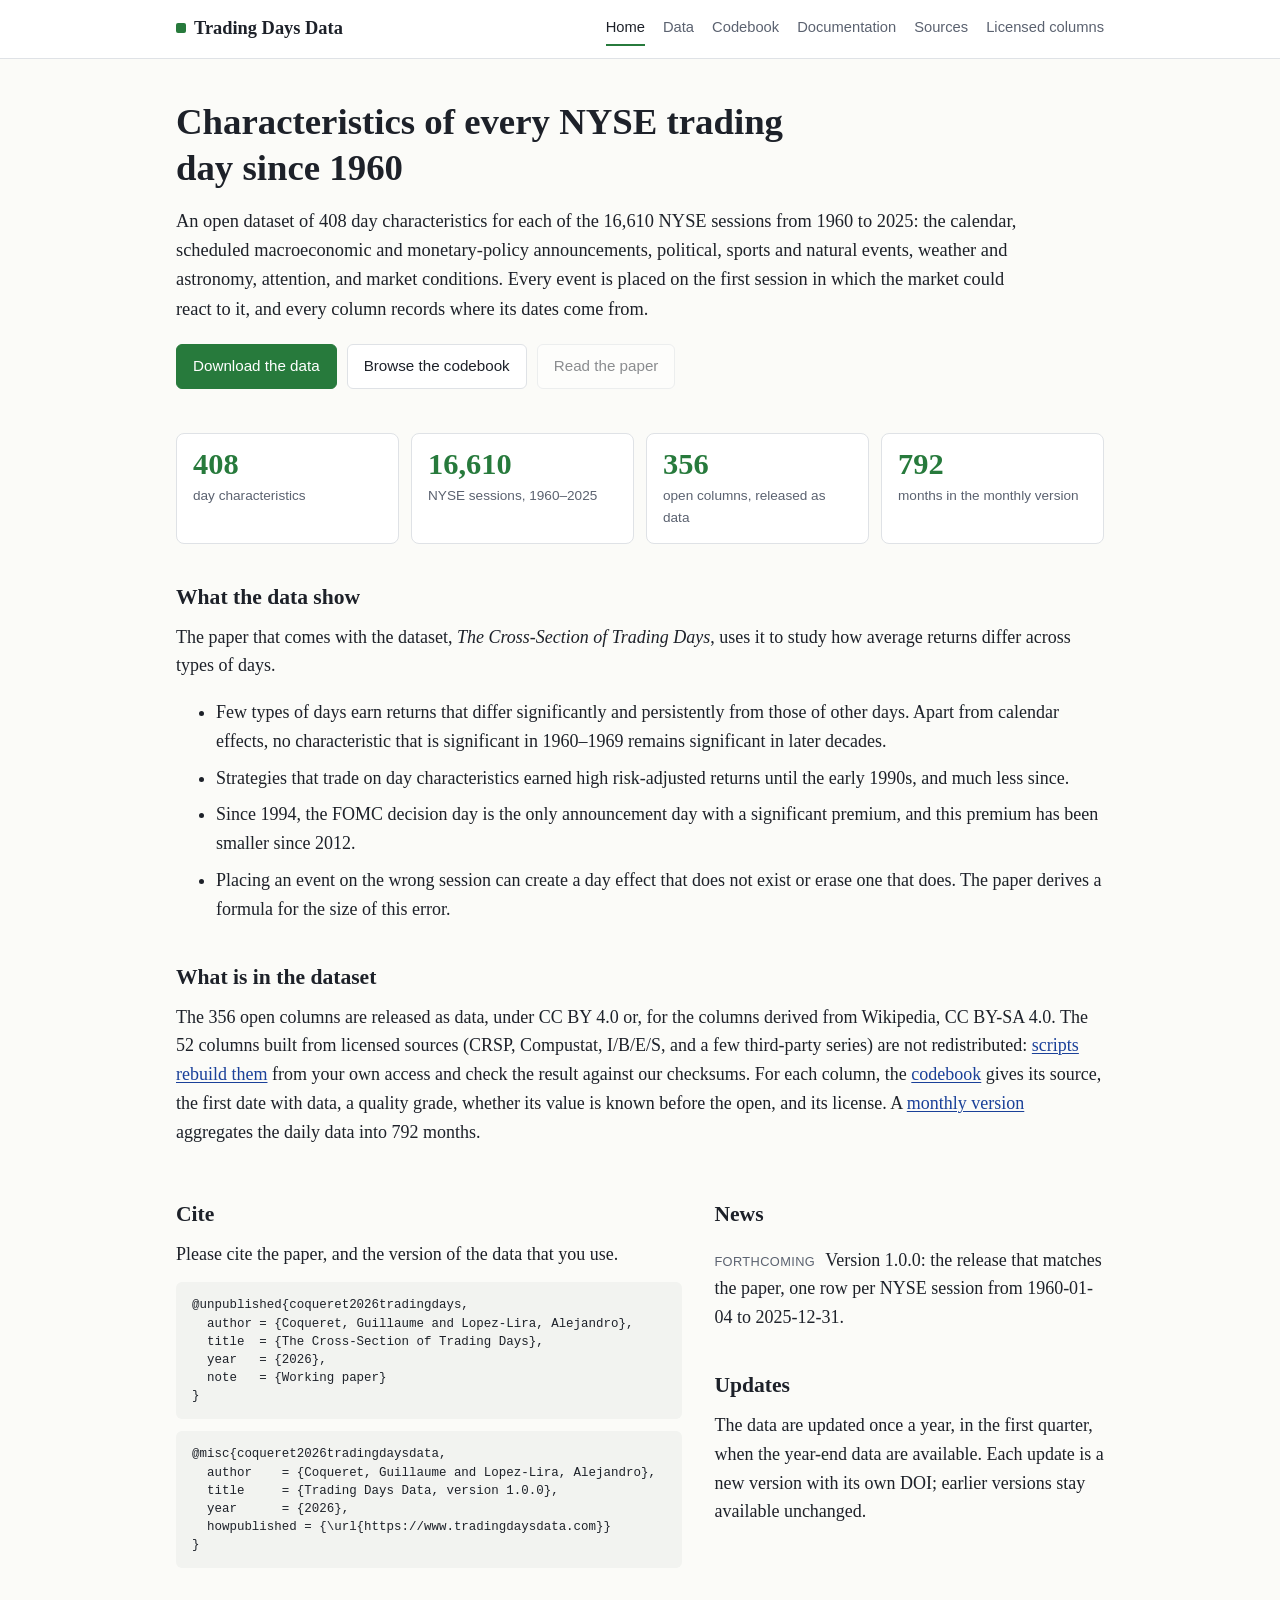
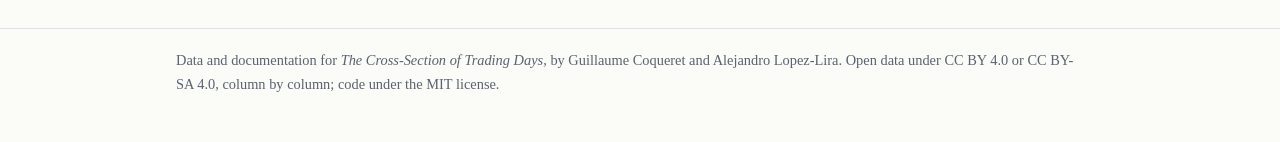
==== docs/index.html @ 45a101f9 "Use www.tradingdaysdata.com, as set in the Pages settings (#30) Co-Authored-By: Claude Opus 5.5 <nor" ====
<!doctype html>
<html lang="en">
<head>
<meta charset="utf-8">
<meta name="viewport" content="width=device-width, initial-scale=1">
<title>Trading Days Data</title>
<meta name="description" content="Open dataset of The Cross-Section of Trading Days: characteristics of every NYSE trading day since 1960.">
<link rel="stylesheet" href="assets/style.css">
</head>
<body>
<header class="site-header">
  <div class="wrap header-row">
    <a class="brand" href="index.html">Trading Days Data</a>
    <nav class="nav" aria-label="Main"><a href="index.html" aria-current="page">Home</a><a href="data.html">Data</a><a href="codebook.html">Codebook</a><a href="documentation.html">Documentation</a><a href="sources.html">Sources</a><a href="rebuild.html">Licensed columns</a></nav>
  </div>
</header>
<main class="wrap">

<section class="hero">
  <h1>Characteristics of every NYSE trading day since 1960</h1>
  <p class="lede">An open dataset of 408 day characteristics for each of the 16,610 NYSE sessions from
  1960 to 2025: the calendar, scheduled macroeconomic and monetary-policy announcements, political, sports and
  natural events, weather and astronomy, attention, and market conditions. Every event is placed on the first
  session in which the market could react to it, and every column records where its dates come from.</p>
  <div class="actions">
    <a class="btn primary" href="data.html">Download the data</a>
    <a class="btn" href="codebook.html">Browse the codebook</a>
    <span class="btn disabled" aria-disabled="true">Read the paper</span>
  </div>
</section>

<section class="stats" aria-label="The dataset in numbers">
  <div class="stat"><span class="num">408</span><span class="label">day characteristics</span></div>
  <div class="stat"><span class="num">16,610</span><span class="label">NYSE sessions, 1960–2025</span></div>
  <div class="stat"><span class="num">356</span><span class="label">open columns, released as data</span></div>
  <div class="stat"><span class="num">792</span><span class="label">months in the monthly version</span></div>
</section>

<section>
  <h2>What the data show</h2>
  <p>The paper that comes with the dataset, <em>The Cross-Section of Trading Days</em>, uses it to study how average
  returns differ across types of days.</p>
  <ul class="findings">
    <li>Few types of days earn returns that differ significantly and persistently from those of other days. Apart
    from calendar effects, no characteristic that is significant in 1960–1969 remains significant in later
    decades.</li>
    <li>Strategies that trade on day characteristics earned high risk-adjusted returns until the early 1990s, and
    much less since.</li>
    <li>Since 1994, the FOMC decision day is the only announcement day with a significant premium, and this
    premium has been smaller since 2012.</li>
    <li>Placing an event on the wrong session can create a day effect that does not exist or erase one that does.
    The paper derives a formula for the size of this error.</li>
  </ul>
</section>

<section>
  <h2>What is in the dataset</h2>
  <p>The 356 open columns are released as data, under CC&nbsp;BY&nbsp;4.0 or, for the columns derived from
  Wikipedia, CC&nbsp;BY-SA&nbsp;4.0. The 52 columns built from licensed sources (CRSP, Compustat, I/B/E/S,
  and a few third-party series) are not redistributed: <a href="rebuild.html">scripts rebuild them</a> from your
  own access and check the result against our checksums. For each column, the <a href="codebook.html">codebook</a>
  gives its source, the first date with data, a quality grade, whether its value is known before the open, and its
  license. A <a href="data.html#monthly">monthly version</a> aggregates the daily data into 792 months.</p>
</section>

<section class="two-col">
  <div>
    <h2>Cite</h2>
    <p>Please cite the paper, and the version of the data that you use.</p>
    <pre class="cite"><code>@unpublished{coqueret2026tradingdays,
  author = {Coqueret, Guillaume and Lopez-Lira, Alejandro},
  title  = {The Cross-Section of Trading Days},
  year   = {2026},
  note   = {Working paper}
}</code></pre>
    <pre class="cite"><code>@misc{coqueret2026tradingdaysdata,
  author    = {Coqueret, Guillaume and Lopez-Lira, Alejandro},
  title     = {Trading Days Data, version 1.0.0},
  year      = {2026},
  howpublished = {\url{https://www.tradingdaysdata.com}}
}</code></pre>
  </div>
  <div>
    <h2>News</h2>
    <ul class="news"><li><span class="date">forthcoming</span> Version 1.0.0: the release that matches the paper, one row per NYSE session from 1960-01-04 to 2025-12-31.</li></ul>
    <h2>Updates</h2>
    <p>The data are updated once a year, in the first quarter, when the year-end data are available. Each update is
    a new version with its own DOI; earlier versions stay available unchanged.</p>
  </div>
</section>

</main>
<footer class="site-footer">
  <div class="wrap">
    <p>Data and documentation for <em>The Cross-Section of Trading Days</em>, by Guillaume Coqueret and Alejandro Lopez-Lira.
    Open data under CC&nbsp;BY&nbsp;4.0 or CC&nbsp;BY-SA&nbsp;4.0, column by column; code under the MIT license.</p>
  </div>
</footer>

</body>
</html>
---- docs/assets/style.css ----
/* Trading Days Data: one stylesheet for every page. Colors are tokens, redefined for dark mode. */
:root {
  --bg: #fbfbf8;
  --surface: #ffffff;
  --text: #1d2129;
  --muted: #5b6270;
  --border: #dfe2e6;
  --accent: #277a3c;          /* green of the paper's citations, darkened for contrast */
  --link: #1a4099;            /* blue of the paper's links */
  --accent-soft: #e9f4ec;
  --code-bg: #f2f3f0;
  --serif: "Palatino Linotype", Palatino, "Book Antiqua", "TeX Gyre Pagella", Georgia, serif;
  --sans: -apple-system, BlinkMacSystemFont, "Segoe UI", Roboto, "Helvetica Neue", Arial, sans-serif;
  --mono: ui-monospace, SFMono-Regular, Menlo, Consolas, monospace;
  color-scheme: light;
}
@media (prefers-color-scheme: dark) {
  :root {
    --bg: #14171c;
    --surface: #1b1f26;
    --text: #e6e8eb;
    --muted: #a3a9b4;
    --border: #2e343d;
    --accent: #5cbf74;
    --link: #8fb0ff;
    --accent-soft: #1d2b22;
    --code-bg: #232831;
    color-scheme: dark;
  }
}

* { box-sizing: border-box; }
html { -webkit-text-size-adjust: 100%; }
body {
  margin: 0;
  background: var(--bg);
  color: var(--text);
  font-family: var(--serif);
  font-size: 18px;
  line-height: 1.6;
}
.wrap { max-width: 960px; margin: 0 auto; padding: 0 16px; }
main.wrap { padding-top: 32px; padding-bottom: 48px; }
body.wide .wrap { max-width: 1320px; }

a { color: var(--link); text-decoration-thickness: 1px; text-underline-offset: 2px; }
a:hover { text-decoration-thickness: 2px; }
h1, h2, h3, h4 { font-weight: 600; line-height: 1.25; }
h1 { font-size: 2rem; margin: 0 0 16px; }
h2 { font-size: 1.35rem; margin: 40px 0 12px; }
h3 { font-size: 1.1rem; margin: 28px 0 8px; }
h4 { font-size: 1rem; margin: 20px 0 6px; }
p { margin: 0 0 14px; }
code { font-family: var(--mono); font-size: 0.85em; background: var(--code-bg); padding: 1px 4px; border-radius: 3px; }
pre { background: var(--code-bg); padding: 14px 16px; border-radius: 6px; overflow-x: auto; font-size: 0.85rem; line-height: 1.45; }
pre code { background: none; padding: 0; font-size: inherit; }

/* header and footer */
.site-header { background: var(--surface); border-bottom: 1px solid var(--border); }
.header-row { display: flex; flex-wrap: wrap; align-items: center; justify-content: space-between; gap: 8px 24px; padding-top: 12px; padding-bottom: 12px; }
.brand { font-weight: 700; font-size: 1.15rem; color: var(--text); text-decoration: none; }
.brand::before { content: ""; display: inline-block; width: 10px; height: 10px; border-radius: 2px; background: var(--accent); margin-right: 8px; vertical-align: 1px; }
.nav { display: flex; flex-wrap: wrap; gap: 4px 18px; font-family: var(--sans); font-size: 0.92rem; }
.nav a { color: var(--muted); text-decoration: none; padding: 4px 0; border-bottom: 2px solid transparent; }
.nav a:hover { color: var(--text); }
.nav a[aria-current="page"] { color: var(--text); border-bottom-color: var(--accent); }
.site-footer { border-top: 1px solid var(--border); color: var(--muted); font-size: 0.9rem; padding: 20px 0 32px; }

/* home */
.hero { padding: 8px 0 8px; }
.hero h1 { font-size: 2.3rem; max-width: 18em; }
.lede { font-size: 1.15rem; color: var(--text); max-width: 46em; }
.actions { display: flex; flex-wrap: wrap; gap: 10px; margin-top: 20px; }
.btn { display: inline-block; font-family: var(--sans); font-size: 0.95rem; padding: 9px 16px; border-radius: 6px; border: 1px solid var(--border); background: var(--surface); color: var(--text); text-decoration: none; }
.btn:hover { border-color: var(--accent); }
.btn.primary { background: var(--accent); border-color: var(--accent); color: #fff; }
@media (prefers-color-scheme: dark) { .btn.primary { color: #0e1512; } }
.btn.disabled { opacity: 0.5; cursor: not-allowed; }
.stats { display: grid; grid-template-columns: repeat(4, 1fr); gap: 12px; margin: 36px 0 8px; }
.stat { background: var(--surface); border: 1px solid var(--border); border-radius: 8px; padding: 14px 16px; }
.stat .num { display: block; font-size: 1.9rem; font-weight: 700; color: var(--accent); line-height: 1.1; }
.stat .label { display: block; font-family: var(--sans); font-size: 0.85rem; color: var(--muted); margin-top: 4px; }
.findings li, .news li { margin-bottom: 8px; }
.news { list-style: none; padding: 0; }
.news .date { font-family: var(--sans); font-size: 0.8rem; color: var(--muted); margin-right: 6px; text-transform: uppercase; letter-spacing: 0.03em; }
.two-col { display: grid; grid-template-columns: 1.3fr 1fr; gap: 32px; }
pre.cite { font-size: 0.78rem; }

/* data page */
dl.facts { display: grid; grid-template-columns: max-content 1fr; gap: 6px 20px; margin: 0 0 16px; }
dl.facts dt { font-family: var(--sans); font-size: 0.9rem; color: var(--muted); }
dl.facts dd { margin: 0; }
.note { background: var(--accent-soft); border-left: 3px solid var(--accent); padding: 8px 12px; border-radius: 4px; font-size: 0.95rem; }
details summary { cursor: pointer; font-family: var(--sans); font-size: 0.9rem; color: var(--muted); margin: 8px 0; }
pre.sums { font-size: 0.72rem; }

/* tables */
.table-wrap { overflow-x: auto; margin: 12px 0 16px; border: 1px solid var(--border); border-radius: 6px; background: var(--surface); }
.table-wrap.narrow { max-width: 360px; }
table { border-collapse: collapse; width: 100%; font-family: var(--sans); font-size: 0.85rem; }
th, td { text-align: left; vertical-align: top; padding: 7px 10px; border-bottom: 1px solid var(--border); }
th { font-weight: 600; background: var(--code-bg); }
td.num, th.num { text-align: right; font-variant-numeric: tabular-nums; white-space: nowrap; }
tbody tr:last-child td { border-bottom: none; }
table.rebuild tr.sub td { font-size: 0.78rem; color: var(--muted); padding-top: 0; }
table.rebuild tr:not(.sub) td { border-bottom: none; }

/* codebook */
.tabs { display: flex; flex-wrap: wrap; gap: 6px; margin: 16px 0 12px; font-family: var(--sans); }
.tabs button { font: inherit; font-size: 0.9rem; padding: 7px 14px; border: 1px solid var(--border); border-radius: 6px; background: var(--surface); color: var(--muted); cursor: pointer; }
.tabs button[aria-selected="true"] { color: var(--text); border-color: var(--accent); box-shadow: inset 0 -2px 0 var(--accent); }
.filters { display: flex; flex-wrap: wrap; gap: 10px 14px; font-family: var(--sans); font-size: 0.85rem; color: var(--muted); }
.filters label { display: flex; flex-direction: column; gap: 3px; }
.filters input, .filters select { font: inherit; font-size: 0.9rem; color: var(--text); background: var(--surface); border: 1px solid var(--border); border-radius: 5px; padding: 6px 8px; min-width: 150px; }
.filters input { min-width: 240px; }
.count { font-family: var(--sans); font-size: 0.85rem; color: var(--muted); margin: 12px 0 0; }
table.codebook { min-width: 1000px; }
table.codebook th { white-space: nowrap; padding: 0; }
table.codebook th button { font: inherit; font-weight: 600; color: inherit; background: none; border: 0; padding: 7px 10px; width: 100%; text-align: left; cursor: pointer; }
table.codebook td.col button { font: inherit; color: inherit; background: none; border: 0; padding: 0; text-align: left; cursor: pointer; }
table.codebook td.col button:focus-visible { outline: 2px solid var(--accent); outline-offset: 2px; }
table.codebook th[aria-sort="ascending"] button::after { content: " ▲"; font-size: 0.7em; }
table.codebook th[aria-sort="descending"] button::after { content: " ▼"; font-size: 0.7em; }
table.codebook td.col { font-family: var(--mono); font-size: 0.8rem; white-space: nowrap; }
table.codebook td.notes { min-width: 260px; color: var(--muted); }
table.codebook td.notes div b { color: var(--text); font-weight: 600; }
table.codebook td.notes div { display: -webkit-box; -webkit-line-clamp: 3; -webkit-box-orient: vertical; overflow: hidden; }
table.codebook tr.open td.notes div { display: block; }
table.codebook tbody tr { cursor: pointer; }
table.codebook tbody tr:hover td { background: var(--accent-soft); }
table.codebook td.nowrap { white-space: nowrap; }
.tag { display: inline-block; font-size: 0.75rem; padding: 1px 6px; border-radius: 10px; border: 1px solid var(--border); white-space: nowrap; }
.tag.open { border-color: var(--accent); color: var(--accent); }
.tag.closed { color: var(--muted); }

/* documentation and sources */
dl.grades dt { font-weight: 600; margin-top: 8px; }
dl.grades dd { margin: 0 0 4px 0; color: var(--muted); }
.prose { overflow-wrap: anywhere; }
.prose ul { padding-left: 1.3em; }
blockquote { margin: 12px 0; padding: 8px 14px; border-left: 3px solid var(--border); color: var(--muted); }
.prose li { margin-bottom: 4px; }

@media (max-width: 720px) {
  body { font-size: 17px; }
  .hero h1 { font-size: 1.8rem; }
  h1 { font-size: 1.6rem; }
  .stats { grid-template-columns: repeat(2, 1fr); }
  .two-col { grid-template-columns: 1fr; gap: 0; }
  .filters input, .filters select { min-width: 0; width: 100%; }
  .filters label { flex: 1 1 140px; }
}
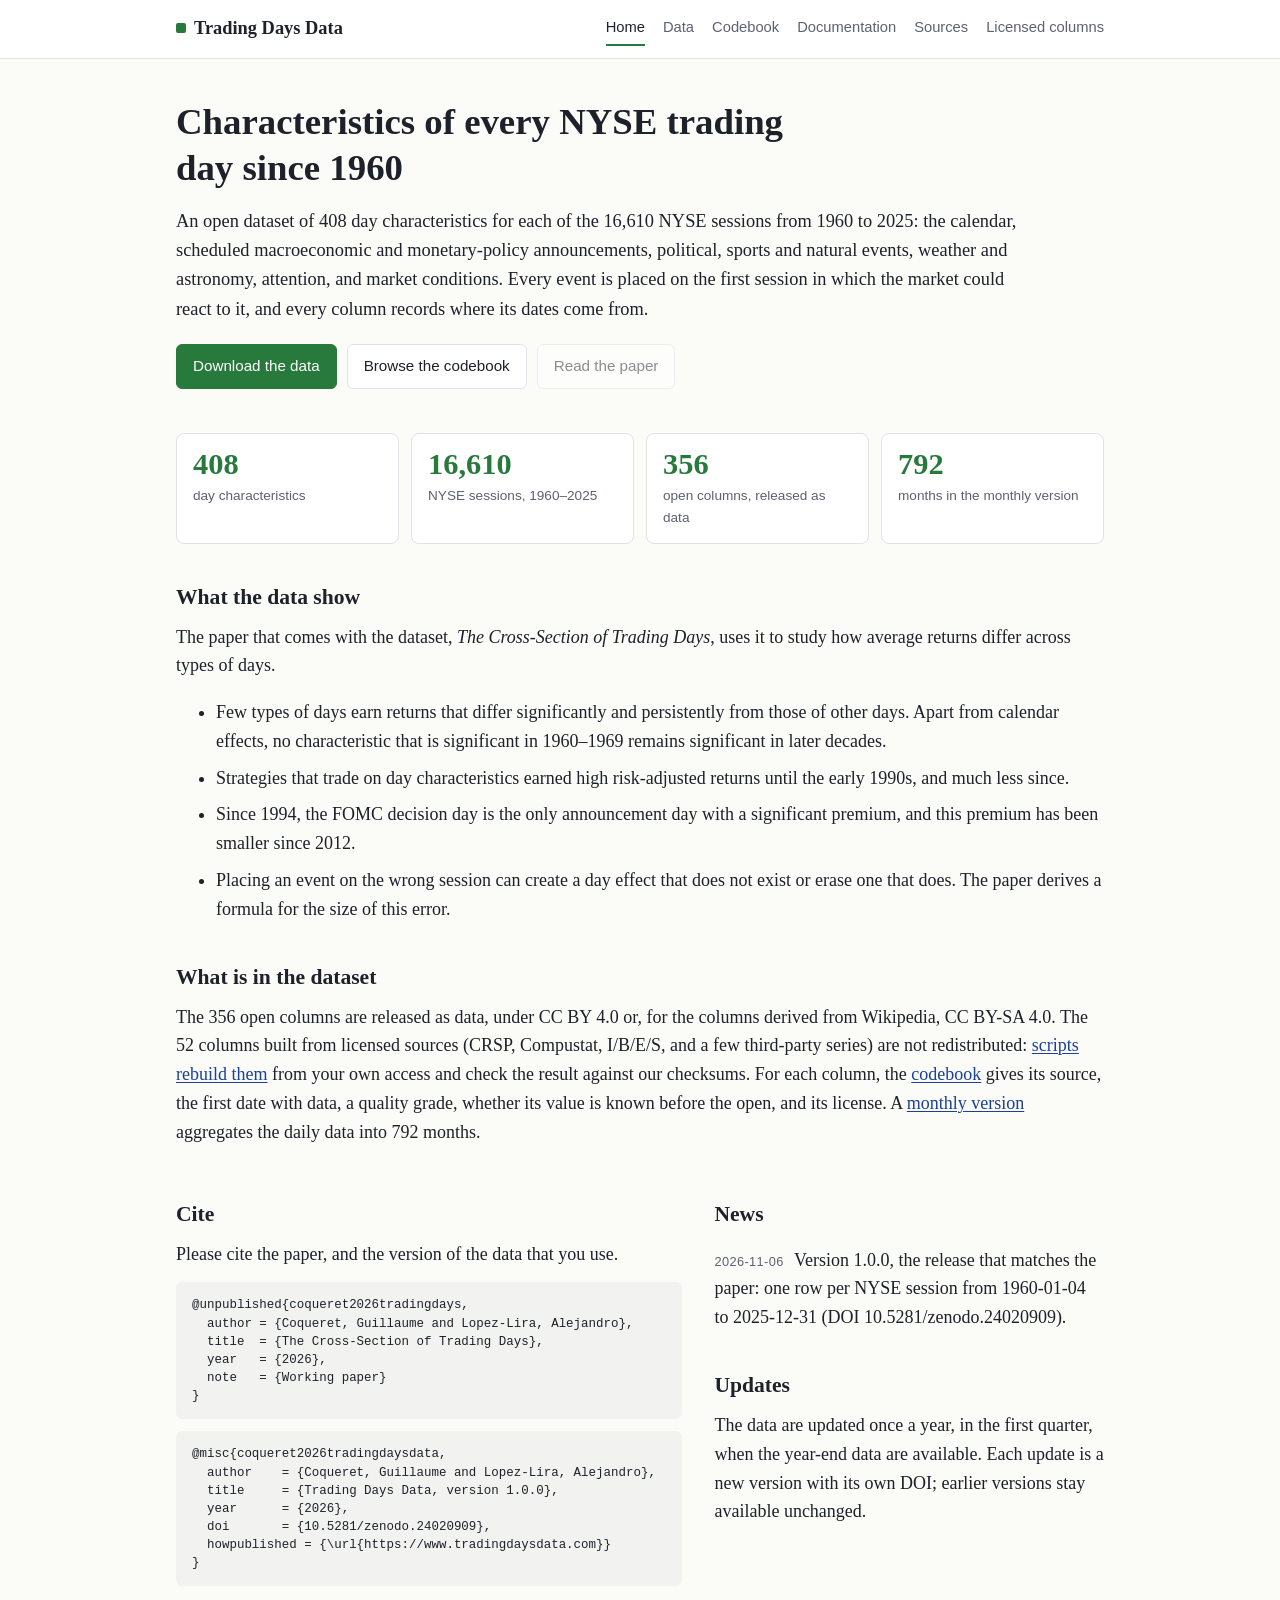
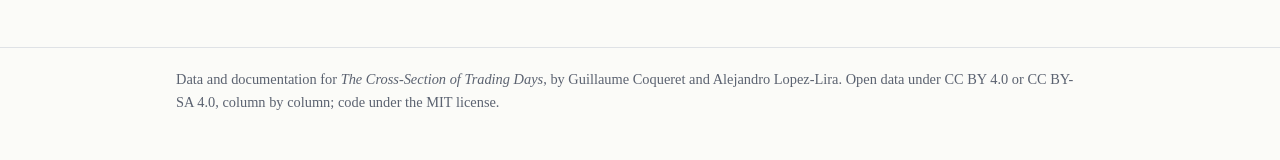
==== commit 4ee7487d: "Version 1.0.0 released: DOI 10.5281/zenodo.24020909, download links, release date (#30) Co-Authored-" ====
--- a/docs/index.html
+++ b/docs/index.html
@@ -77,12 +77,13 @@
   author    = {Coqueret, Guillaume and Lopez-Lira, Alejandro},
   title     = {Trading Days Data, version 1.0.0},
   year      = {2026},
+  doi       = {10.5281/zenodo.24020909},
   howpublished = {\url{https://www.tradingdaysdata.com}}
 }</code></pre>
   </div>
   <div>
     <h2>News</h2>
-    <ul class="news"><li><span class="date">forthcoming</span> Version 1.0.0: the release that matches the paper, one row per NYSE session from 1960-01-04 to 2025-12-31.</li></ul>
+    <ul class="news"><li><span class="date">2026-11-06</span> Version 1.0.0, the release that matches the paper: one row per NYSE session from 1960-01-04 to 2025-12-31 (DOI 10.5281/zenodo.24020909).</li></ul>
     <h2>Updates</h2>
     <p>The data are updated once a year, in the first quarter, when the year-end data are available. Each update is
     a new version with its own DOI; earlier versions stay available unchanged.</p>
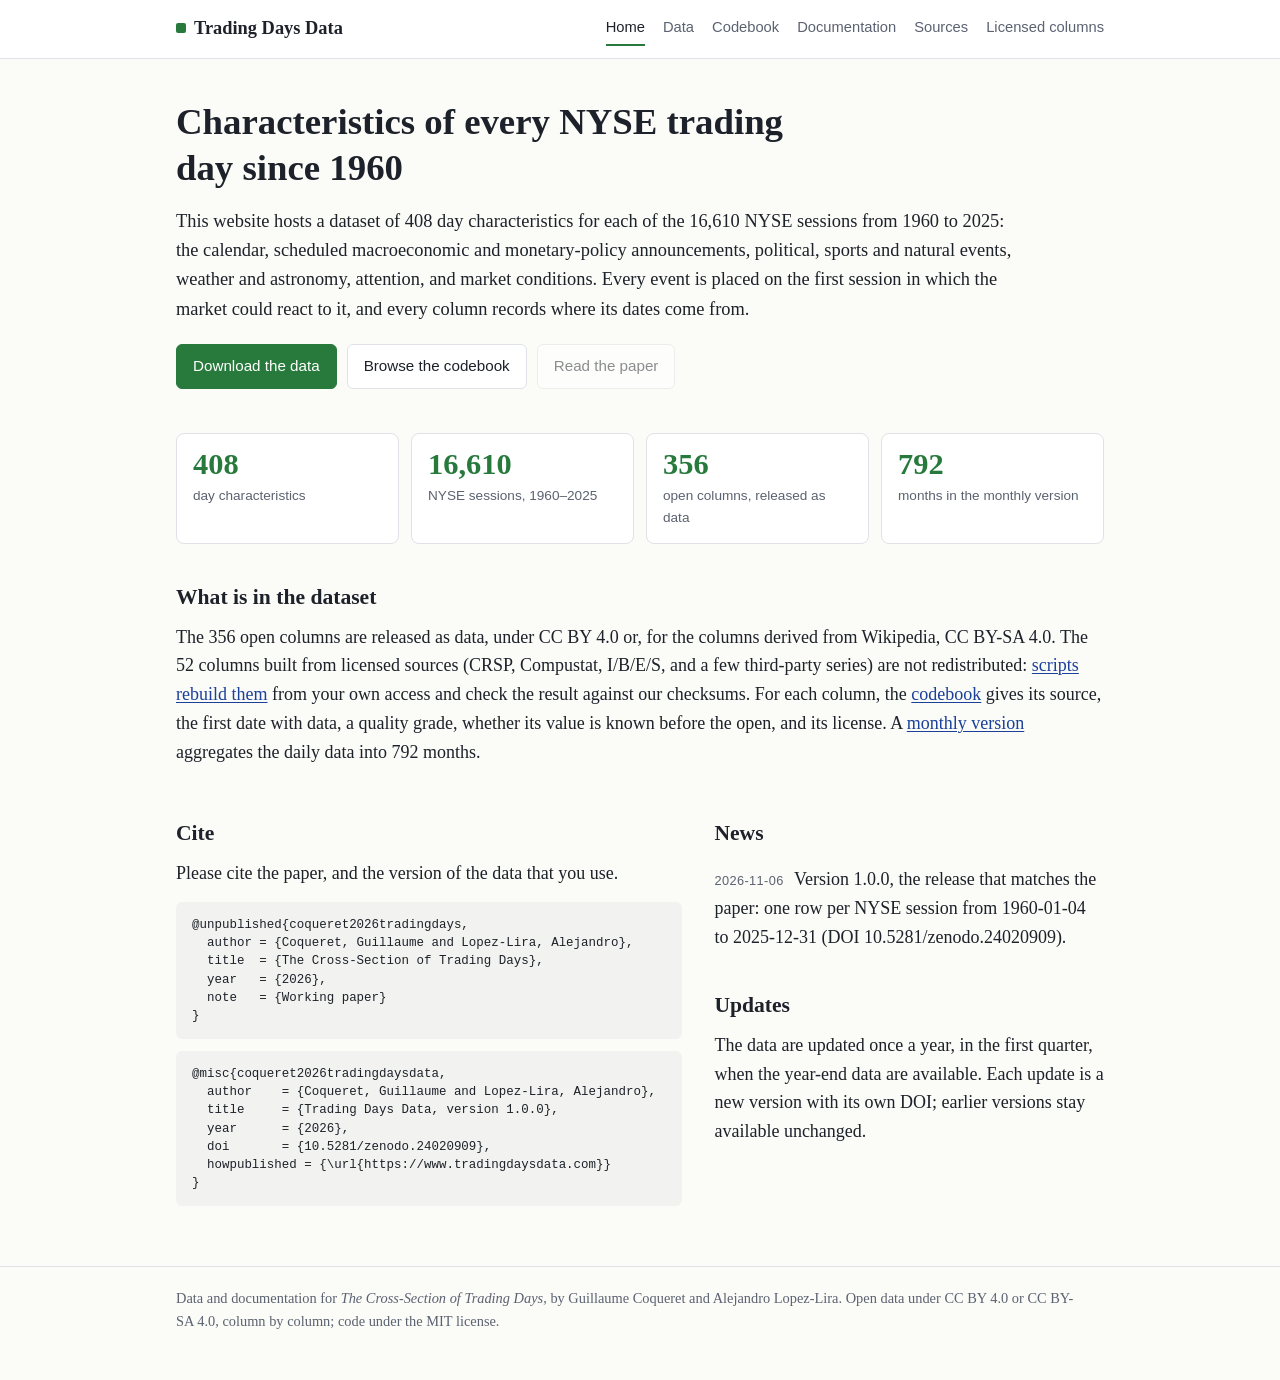
==== commit e646c765: "Home page: open with "This website hosts", drop the summary of findings The site provides the data; " ====
--- a/docs/index.html
+++ b/docs/index.html
@@ -18,7 +18,7 @@
 
 <section class="hero">
   <h1>Characteristics of every NYSE trading day since 1960</h1>
-  <p class="lede">An open dataset of 408 day characteristics for each of the 16,610 NYSE sessions from
+  <p class="lede">This website hosts a dataset of 408 day characteristics for each of the 16,610 NYSE sessions from
   1960 to 2025: the calendar, scheduled macroeconomic and monetary-policy announcements, political, sports and
   natural events, weather and astronomy, attention, and market conditions. Every event is placed on the first
   session in which the market could react to it, and every column records where its dates come from.</p>
@@ -34,23 +34,6 @@
   <div class="stat"><span class="num">16,610</span><span class="label">NYSE sessions, 1960–2025</span></div>
   <div class="stat"><span class="num">356</span><span class="label">open columns, released as data</span></div>
   <div class="stat"><span class="num">792</span><span class="label">months in the monthly version</span></div>
-</section>
-
-<section>
-  <h2>What the data show</h2>
-  <p>The paper that comes with the dataset, <em>The Cross-Section of Trading Days</em>, uses it to study how average
-  returns differ across types of days.</p>
-  <ul class="findings">
-    <li>Few types of days earn returns that differ significantly and persistently from those of other days. Apart
-    from calendar effects, no characteristic that is significant in 1960–1969 remains significant in later
-    decades.</li>
-    <li>Strategies that trade on day characteristics earned high risk-adjusted returns until the early 1990s, and
-    much less since.</li>
-    <li>Since 1994, the FOMC decision day is the only announcement day with a significant premium, and this
-    premium has been smaller since 2012.</li>
-    <li>Placing an event on the wrong session can create a day effect that does not exist or erase one that does.
-    The paper derives a formula for the size of this error.</li>
-  </ul>
 </section>
 
 <section>
--- a/docs/assets/style.css
+++ b/docs/assets/style.css
@@ -80,7 +80,7 @@
 .stat { background: var(--surface); border: 1px solid var(--border); border-radius: 8px; padding: 14px 16px; }
 .stat .num { display: block; font-size: 1.9rem; font-weight: 700; color: var(--accent); line-height: 1.1; }
 .stat .label { display: block; font-family: var(--sans); font-size: 0.85rem; color: var(--muted); margin-top: 4px; }
-.findings li, .news li { margin-bottom: 8px; }
+.news li { margin-bottom: 8px; }
 .news { list-style: none; padding: 0; }
 .news .date { font-family: var(--sans); font-size: 0.8rem; color: var(--muted); margin-right: 6px; text-transform: uppercase; letter-spacing: 0.03em; }
 .two-col { display: grid; grid-template-columns: 1.3fr 1fr; gap: 32px; }
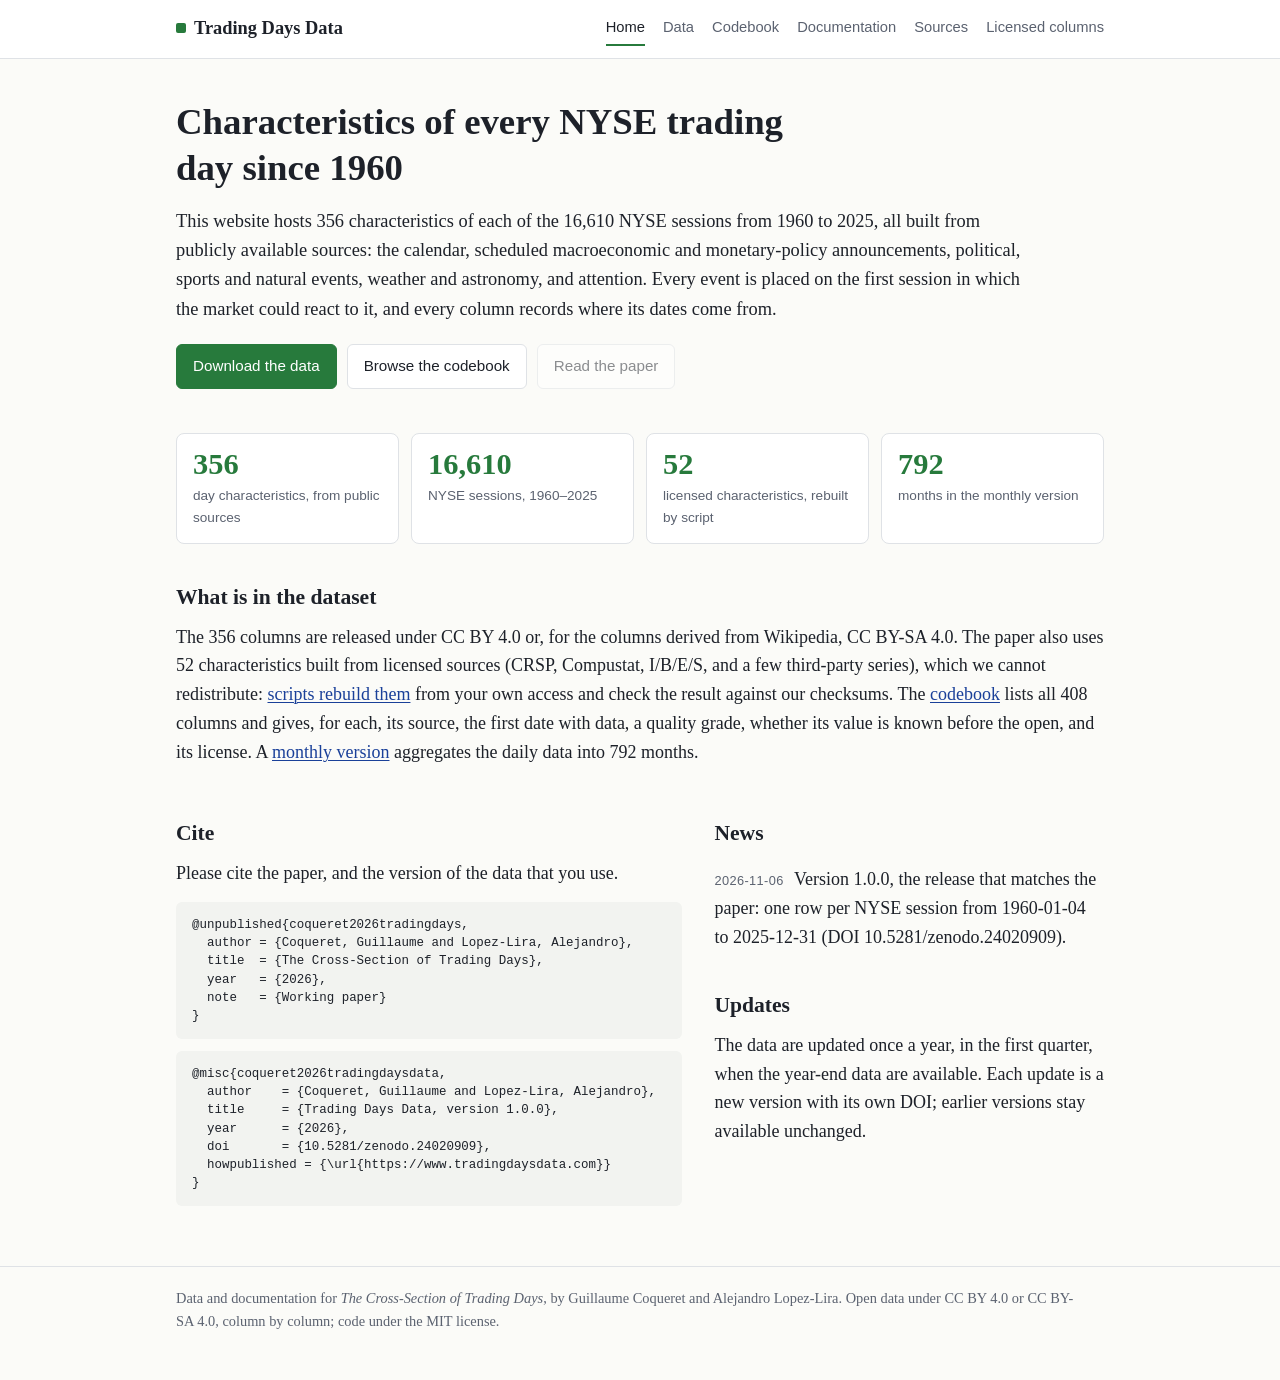
==== commit 5f08dd21: "Home page: describe the 356 public columns, not the 408 of the full dataset The opening paragraph an" ====
--- a/docs/index.html
+++ b/docs/index.html
@@ -18,9 +18,9 @@
 
 <section class="hero">
   <h1>Characteristics of every NYSE trading day since 1960</h1>
-  <p class="lede">This website hosts a dataset of 408 day characteristics for each of the 16,610 NYSE sessions from
-  1960 to 2025: the calendar, scheduled macroeconomic and monetary-policy announcements, political, sports and
-  natural events, weather and astronomy, attention, and market conditions. Every event is placed on the first
+  <p class="lede">This website hosts 356 characteristics of each of the 16,610 NYSE sessions from 1960 to
+  2025, all built from publicly available sources: the calendar, scheduled macroeconomic and monetary-policy
+  announcements, political, sports and natural events, weather and astronomy, and attention. Every event is placed on the first
   session in which the market could react to it, and every column records where its dates come from.</p>
   <div class="actions">
     <a class="btn primary" href="data.html">Download the data</a>
@@ -30,19 +30,19 @@
 </section>
 
 <section class="stats" aria-label="The dataset in numbers">
-  <div class="stat"><span class="num">408</span><span class="label">day characteristics</span></div>
+  <div class="stat"><span class="num">356</span><span class="label">day characteristics, from public sources</span></div>
   <div class="stat"><span class="num">16,610</span><span class="label">NYSE sessions, 1960–2025</span></div>
-  <div class="stat"><span class="num">356</span><span class="label">open columns, released as data</span></div>
+  <div class="stat"><span class="num">52</span><span class="label">licensed characteristics, rebuilt by script</span></div>
   <div class="stat"><span class="num">792</span><span class="label">months in the monthly version</span></div>
 </section>
 
 <section>
   <h2>What is in the dataset</h2>
-  <p>The 356 open columns are released as data, under CC&nbsp;BY&nbsp;4.0 or, for the columns derived from
-  Wikipedia, CC&nbsp;BY-SA&nbsp;4.0. The 52 columns built from licensed sources (CRSP, Compustat, I/B/E/S,
-  and a few third-party series) are not redistributed: <a href="rebuild.html">scripts rebuild them</a> from your
-  own access and check the result against our checksums. For each column, the <a href="codebook.html">codebook</a>
-  gives its source, the first date with data, a quality grade, whether its value is known before the open, and its
+  <p>The 356 columns are released under CC&nbsp;BY&nbsp;4.0 or, for the columns derived from Wikipedia,
+  CC&nbsp;BY-SA&nbsp;4.0. The paper also uses 52 characteristics built from licensed sources (CRSP,
+  Compustat, I/B/E/S, and a few third-party series), which we cannot redistribute: <a href="rebuild.html">scripts
+  rebuild them</a> from your own access and check the result against our checksums. The
+  <a href="codebook.html">codebook</a> lists all 408 columns and gives, for each, its source, the first date with data, a quality grade, whether its value is known before the open, and its
   license. A <a href="data.html#monthly">monthly version</a> aggregates the daily data into 792 months.</p>
 </section>
 
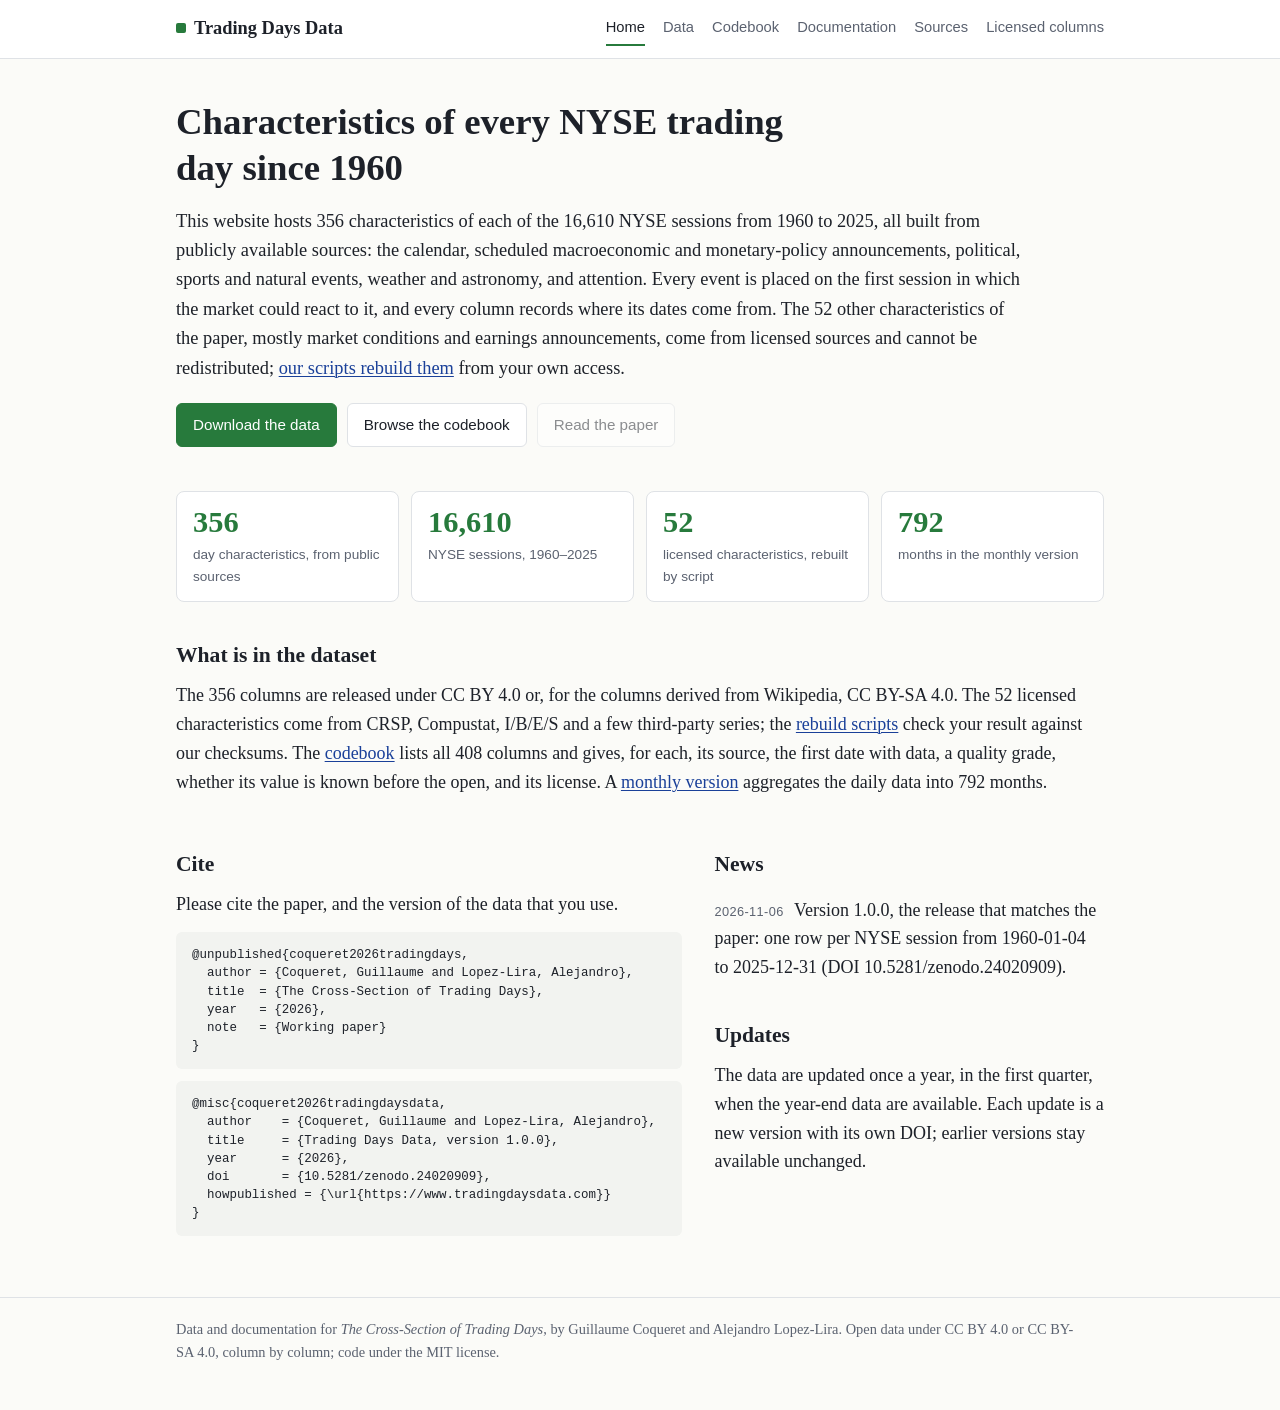
==== commit cf823741: "Home page: mention the licensed characteristics in the opening paragraph The opening paragraph now s" ====
--- a/docs/index.html
+++ b/docs/index.html
@@ -20,8 +20,11 @@
   <h1>Characteristics of every NYSE trading day since 1960</h1>
   <p class="lede">This website hosts 356 characteristics of each of the 16,610 NYSE sessions from 1960 to
   2025, all built from publicly available sources: the calendar, scheduled macroeconomic and monetary-policy
-  announcements, political, sports and natural events, weather and astronomy, and attention. Every event is placed on the first
-  session in which the market could react to it, and every column records where its dates come from.</p>
+  announcements, political, sports and natural events, weather and astronomy, and attention. Every event is placed
+  on the first session in which the market could react to it, and every column records where its dates come from.
+  The 52 other characteristics of the paper, mostly market conditions and earnings announcements, come from
+  licensed sources and cannot be redistributed; <a href="rebuild.html">our scripts rebuild them</a> from your own
+  access.</p>
   <div class="actions">
     <a class="btn primary" href="data.html">Download the data</a>
     <a class="btn" href="codebook.html">Browse the codebook</a>
@@ -39,9 +42,8 @@
 <section>
   <h2>What is in the dataset</h2>
   <p>The 356 columns are released under CC&nbsp;BY&nbsp;4.0 or, for the columns derived from Wikipedia,
-  CC&nbsp;BY-SA&nbsp;4.0. The paper also uses 52 characteristics built from licensed sources (CRSP,
-  Compustat, I/B/E/S, and a few third-party series), which we cannot redistribute: <a href="rebuild.html">scripts
-  rebuild them</a> from your own access and check the result against our checksums. The
+  CC&nbsp;BY-SA&nbsp;4.0. The 52 licensed characteristics come from CRSP, Compustat, I/B/E/S and a few
+  third-party series; the <a href="rebuild.html">rebuild scripts</a> check your result against our checksums. The
   <a href="codebook.html">codebook</a> lists all 408 columns and gives, for each, its source, the first date with data, a quality grade, whether its value is known before the open, and its
   license. A <a href="data.html#monthly">monthly version</a> aggregates the daily data into 792 months.</p>
 </section>
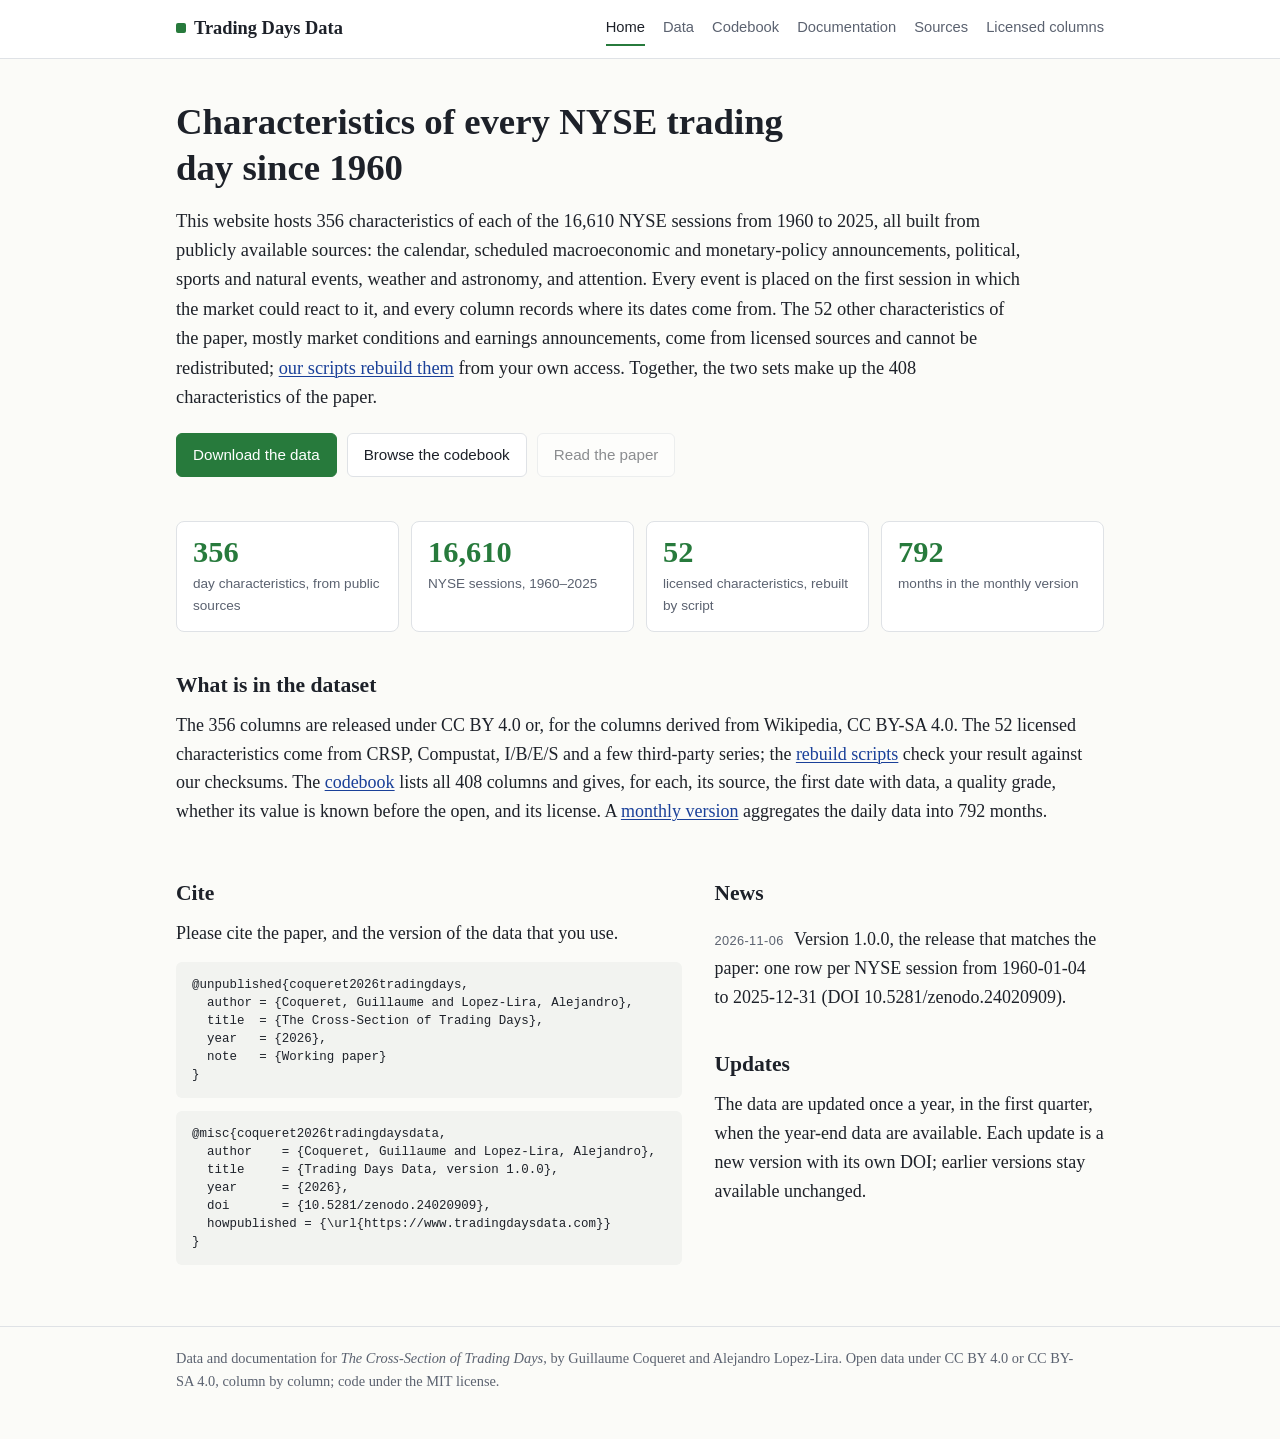
==== commit b96587e7: "Home page: give the total of 408 characteristics, as in the paper Co-Authored-By: Claude Opus 5.5 <n" ====
--- a/docs/index.html
+++ b/docs/index.html
@@ -24,7 +24,7 @@
   on the first session in which the market could react to it, and every column records where its dates come from.
   The 52 other characteristics of the paper, mostly market conditions and earnings announcements, come from
   licensed sources and cannot be redistributed; <a href="rebuild.html">our scripts rebuild them</a> from your own
-  access.</p>
+  access. Together, the two sets make up the 408 characteristics of the paper.</p>
   <div class="actions">
     <a class="btn primary" href="data.html">Download the data</a>
     <a class="btn" href="codebook.html">Browse the codebook</a>
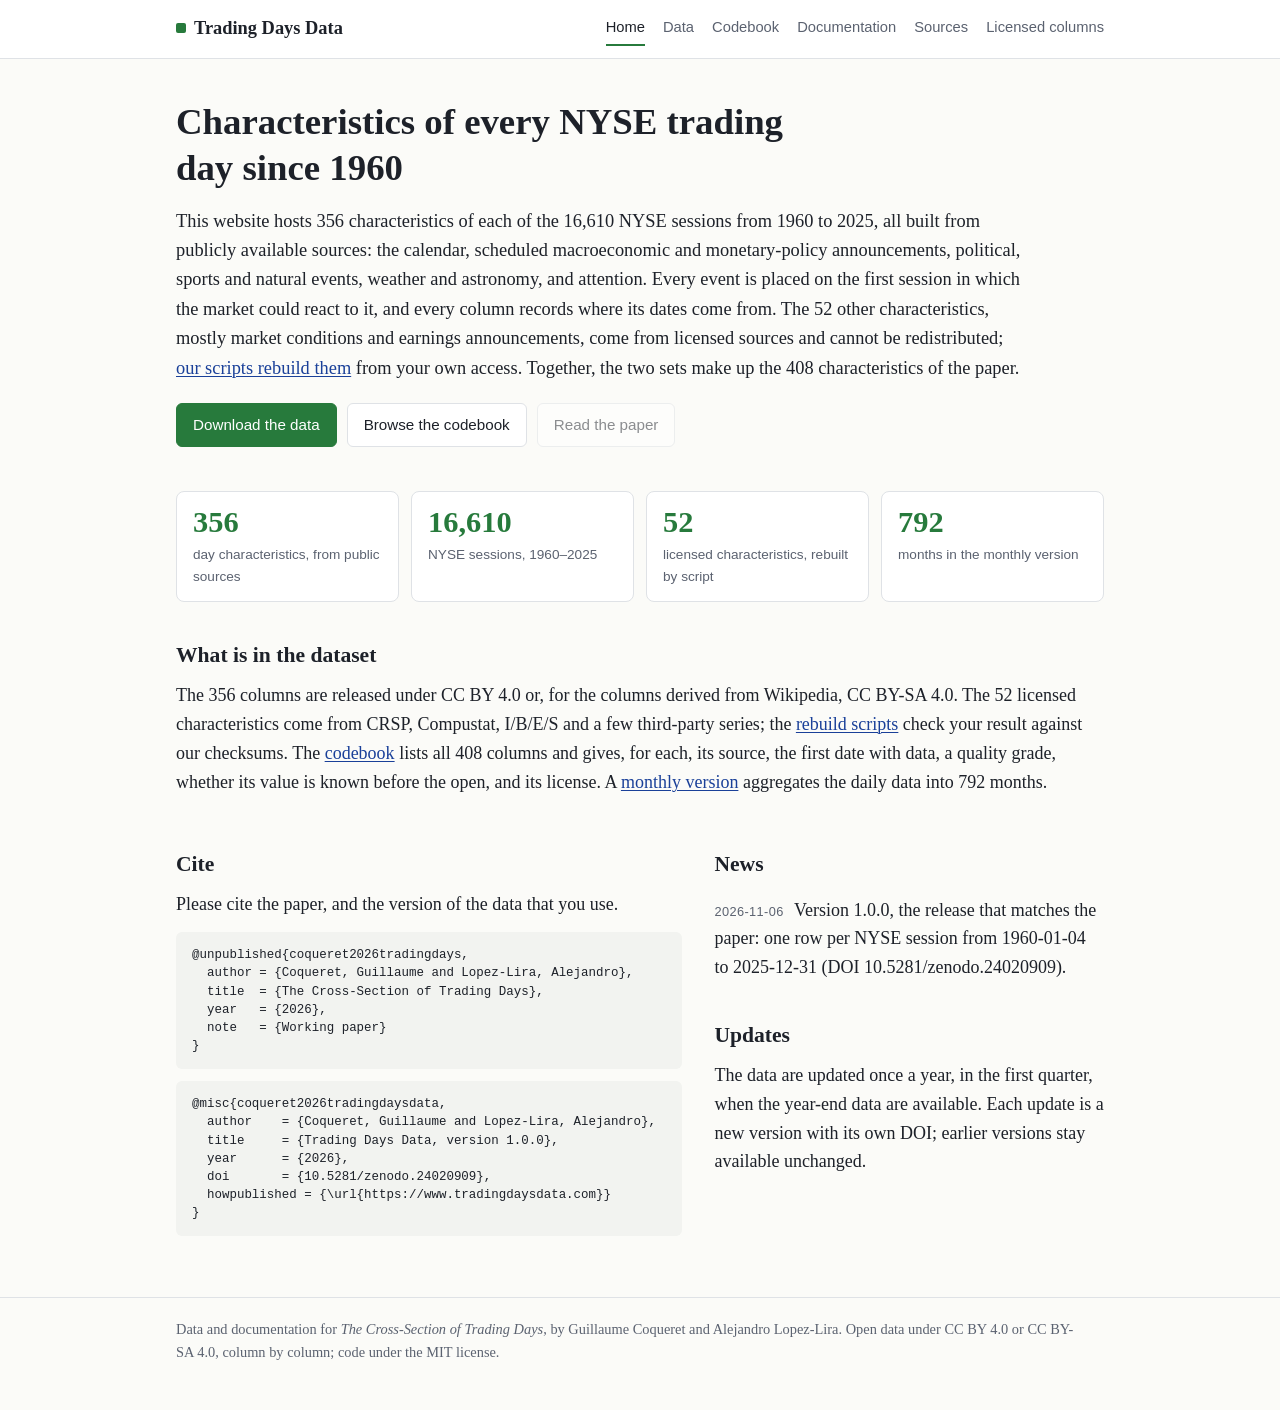
==== commit a6ec7459: "Home page: avoid repeating "of the paper" in the opening paragraph Co-Authored-By: Claude Opus 5.5 <" ====
--- a/docs/index.html
+++ b/docs/index.html
@@ -22,7 +22,7 @@
   2025, all built from publicly available sources: the calendar, scheduled macroeconomic and monetary-policy
   announcements, political, sports and natural events, weather and astronomy, and attention. Every event is placed
   on the first session in which the market could react to it, and every column records where its dates come from.
-  The 52 other characteristics of the paper, mostly market conditions and earnings announcements, come from
+  The 52 other characteristics, mostly market conditions and earnings announcements, come from
   licensed sources and cannot be redistributed; <a href="rebuild.html">our scripts rebuild them</a> from your own
   access. Together, the two sets make up the 408 characteristics of the paper.</p>
   <div class="actions">
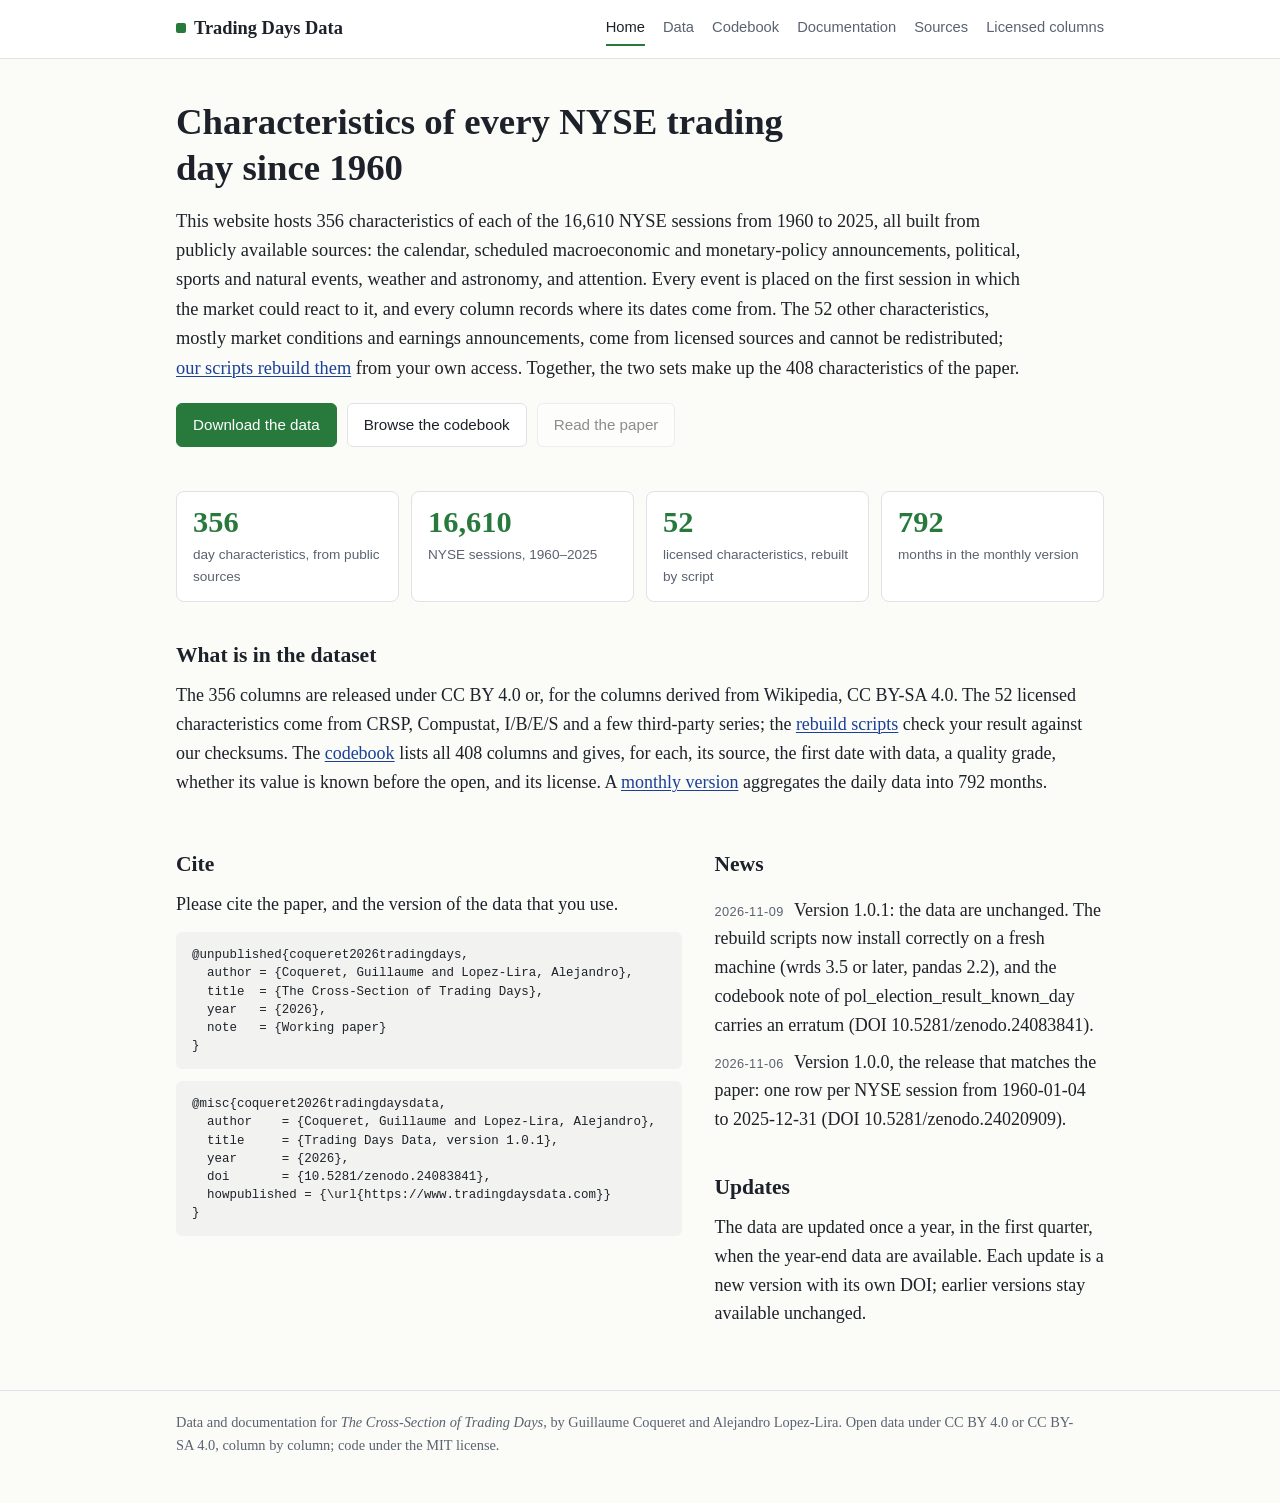
==== commit 51d82276: "Site and citation: release v1.0.1 (DOI 10.5281/zenodo.24083841) Co-Authored-By: Claude Opus 5.5 <nor" ====
--- a/docs/index.html
+++ b/docs/index.html
@@ -60,15 +60,15 @@
 }</code></pre>
     <pre class="cite"><code>@misc{coqueret2026tradingdaysdata,
   author    = {Coqueret, Guillaume and Lopez-Lira, Alejandro},
-  title     = {Trading Days Data, version 1.0.0},
+  title     = {Trading Days Data, version 1.0.1},
   year      = {2026},
-  doi       = {10.5281/zenodo.24020909},
+  doi       = {10.5281/zenodo.24083841},
   howpublished = {\url{https://www.tradingdaysdata.com}}
 }</code></pre>
   </div>
   <div>
     <h2>News</h2>
-    <ul class="news"><li><span class="date">2026-11-06</span> Version 1.0.0, the release that matches the paper: one row per NYSE session from 1960-01-04 to 2025-12-31 (DOI 10.5281/zenodo.24020909).</li></ul>
+    <ul class="news"><li><span class="date">2026-11-09</span> Version 1.0.1: the data are unchanged. The rebuild scripts now install correctly on a fresh machine (wrds 3.5 or later, pandas 2.2), and the codebook note of pol_election_result_known_day carries an erratum (DOI 10.5281/zenodo.24083841).</li><li><span class="date">2026-11-06</span> Version 1.0.0, the release that matches the paper: one row per NYSE session from 1960-01-04 to 2025-12-31 (DOI 10.5281/zenodo.24020909).</li></ul>
     <h2>Updates</h2>
     <p>The data are updated once a year, in the first quarter, when the year-end data are available. Each update is
     a new version with its own DOI; earlier versions stay available unchanged.</p>
